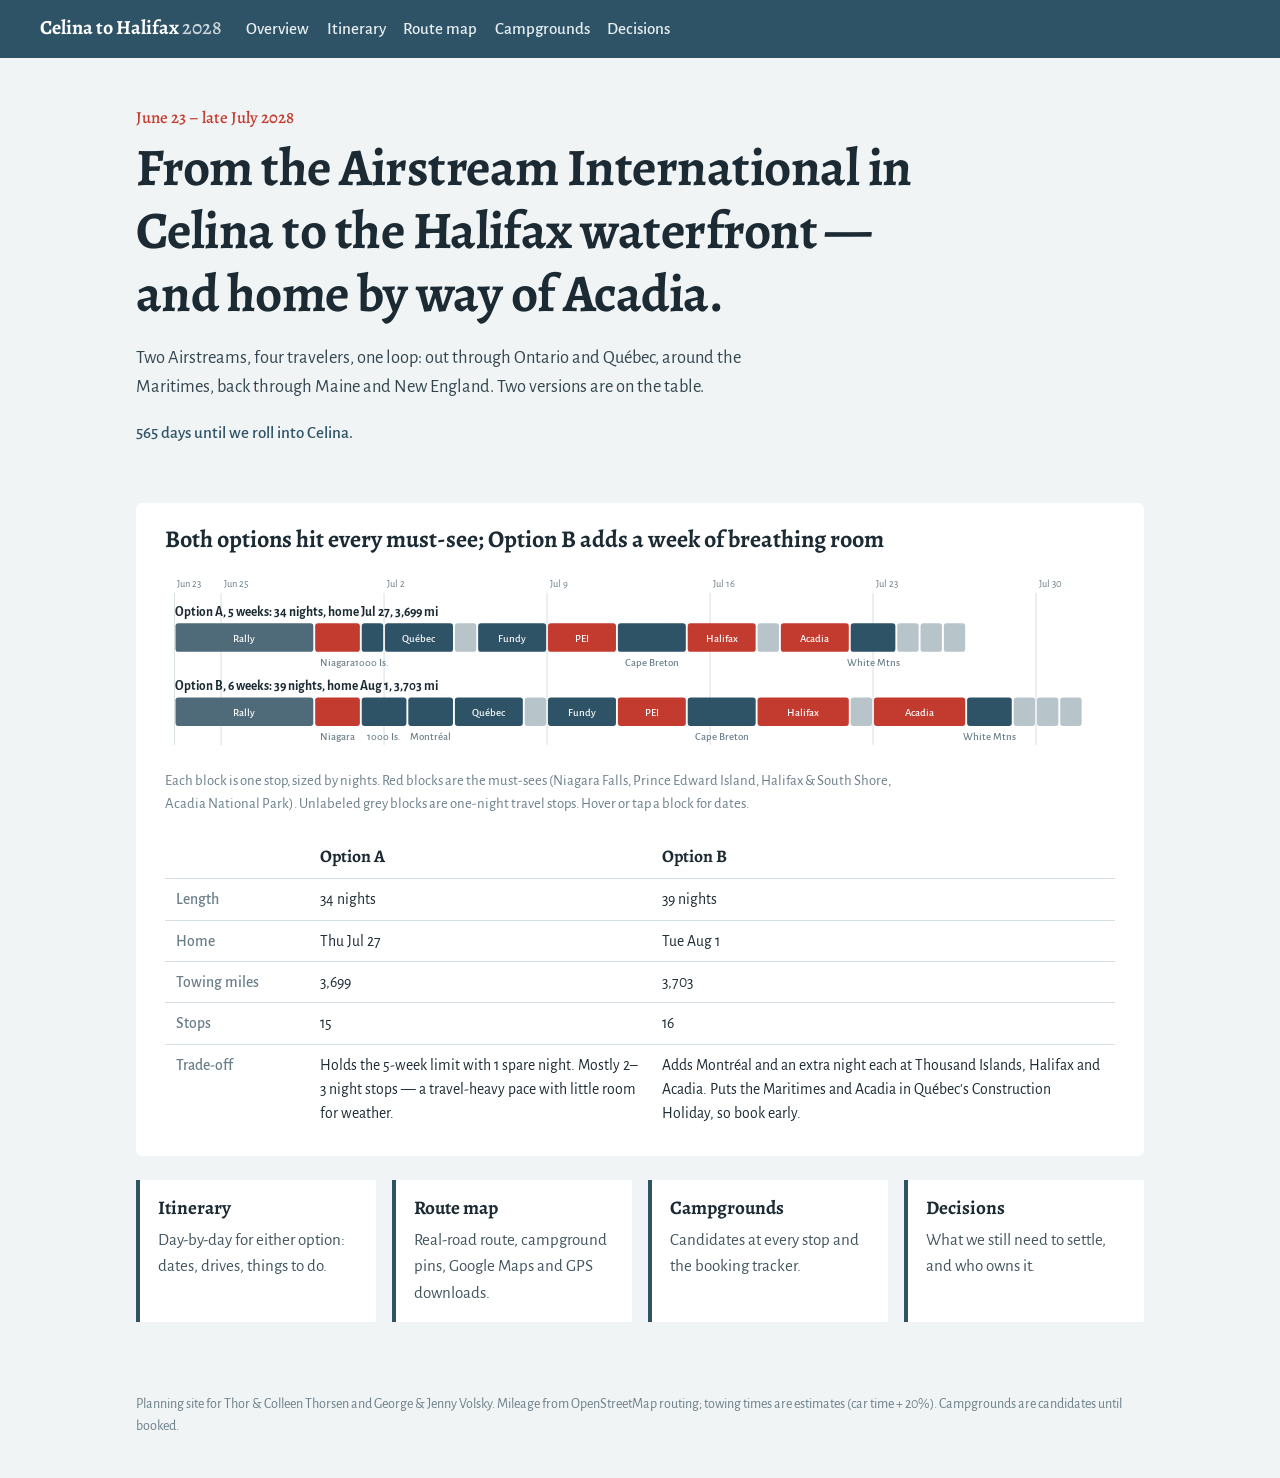
==== index.html @ e62f5368 "Initial build: Celina to Halifax 2028 caravan site, options A and B" ====
<!doctype html>
<html lang="en"><head><meta charset="utf-8">
<meta name="viewport" content="width=device-width, initial-scale=1, viewport-fit=cover">
<meta name="robots" content="noindex, nofollow">
<title>Overview — Celina to Halifax 2028</title>
<link rel="preconnect" href="https://fonts.googleapis.com"><link rel="preconnect" href="https://fonts.gstatic.com" crossorigin>
<link href="https://fonts.googleapis.com/css2?family=Alegreya:wght@500;700&family=Alegreya+Sans:ital,wght@0,400;0,500;0,700;1,400&display=swap" rel="stylesheet">
<link rel="stylesheet" href="assets/css/site.css">
<link rel="icon" href="data:image/svg+xml,<svg xmlns=%22http://www.w3.org/2000/svg%22 viewBox=%220 0 100 100%22><text y=%22.9em%22 font-size=%2290%22>⚓</text></svg>">
</head><body>
<header class="top"><a class="brand" href="">Celina to Halifax <span>2028</span></a><nav><a href="">Overview</a><a href="itinerary/">Itinerary</a><a href="route-map/">Route map</a><a href="campgrounds/">Campgrounds</a><a href="decisions/">Decisions</a></nav></header>
<main>
<section class="hero">
  <p class="dates">June 23 – late July 2028</p>
  <h1>From the Airstream International in Celina to the Halifax waterfront — and home by way of Acadia.</h1>
  <p class="lede">Two Airstreams, four travelers, one loop: out through Ontario and Québec, around the Maritimes, back through Maine and New England. Two versions are on the table.</p>
  <p class="countdown" id="countdown"></p>
</section>
<section class="compare">
  <h2>Both options hit every must-see; Option B adds a week of breathing room</h2>
  <div class="scroll"><svg viewBox="0 0 1000 190" role="img" aria-label="Timeline of both trip options" class="timeline"><line x1="10.0" y1="22" x2="10.0" y2="182" class="tl-grid"/><text x="13.0" y="16" class="tl-date">Jun 23</text><line x1="59.0" y1="22" x2="59.0" y2="182" class="tl-grid"/><text x="62.0" y="16" class="tl-date">Jun 25</text><line x1="230.5" y1="22" x2="230.5" y2="182" class="tl-grid"/><text x="233.5" y="16" class="tl-date">Jul 2</text><line x1="402.0" y1="22" x2="402.0" y2="182" class="tl-grid"/><text x="405.0" y="16" class="tl-date">Jul 9</text><line x1="573.5" y1="22" x2="573.5" y2="182" class="tl-grid"/><text x="576.5" y="16" class="tl-date">Jul 16</text><line x1="745.0" y1="22" x2="745.0" y2="182" class="tl-grid"/><text x="748.0" y="16" class="tl-date">Jul 23</text><line x1="916.5" y1="22" x2="916.5" y2="182" class="tl-grid"/><text x="919.5" y="16" class="tl-date">Jul 30</text><text x="10" y="46" class="tl-row">Option A, 5 weeks: 34 nights, home Jul 27, 3,699 mi</text><rect x="11.0" y="54" width="145.0" height="30" rx="3" class="tl-rally"><title>ACI International Rally: Fri Jun 23 to Thu Jun 29, 6 nights</title></rect><text x="83.5" y="74" text-anchor="middle" class="tl-lab in-rally">Rally</text><rect x="158.0" y="54" width="47.0" height="30" rx="3" class="tl-must"><title>Niagara Falls: Thu Jun 29 to Sat Jul 1, 2 nights</title></rect><text x="181.5" y="99" text-anchor="middle" class="tl-lab out">Niagara</text><rect x="207.0" y="54" width="22.5" height="30" rx="3" class="tl-stop"><title>Thousand Islands: Sat Jul 1 to Sun Jul 2, 1 night</title></rect><text x="218.2" y="99" text-anchor="middle" class="tl-lab out">1000 Is.</text><rect x="231.5" y="54" width="71.5" height="30" rx="3" class="tl-stop"><title>Québec City: Sun Jul 2 to Wed Jul 5, 3 nights</title></rect><text x="267.2" y="74" text-anchor="middle" class="tl-lab in-stop">Québec</text><rect x="305.0" y="54" width="22.5" height="30" rx="3" class="tl-transit"><title>Edmundston (overnight): Wed Jul 5 to Thu Jul 6, 1 night</title></rect><rect x="329.5" y="54" width="71.5" height="30" rx="3" class="tl-stop"><title>Fundy National Park: Thu Jul 6 to Sun Jul 9, 3 nights</title></rect><text x="365.2" y="74" text-anchor="middle" class="tl-lab in-stop">Fundy</text><rect x="403.0" y="54" width="71.5" height="30" rx="3" class="tl-must"><title>Prince Edward Island: Sun Jul 9 to Wed Jul 12, 3 nights</title></rect><text x="438.8" y="74" text-anchor="middle" class="tl-lab in-must">PEI</text><rect x="476.5" y="54" width="71.5" height="30" rx="3" class="tl-stop"><title>Cape Breton: Wed Jul 12 to Sat Jul 15, 3 nights</title></rect><text x="512.2" y="99" text-anchor="middle" class="tl-lab out">Cape Breton</text><rect x="550.0" y="54" width="71.5" height="30" rx="3" class="tl-must"><title>Halifax &amp; South Shore: Sat Jul 15 to Tue Jul 18, 3 nights</title></rect><text x="585.8" y="74" text-anchor="middle" class="tl-lab in-must">Halifax</text><rect x="623.5" y="54" width="22.5" height="30" rx="3" class="tl-transit"><title>Saint John (overnight): Tue Jul 18 to Wed Jul 19, 1 night</title></rect><rect x="648.0" y="54" width="71.5" height="30" rx="3" class="tl-must"><title>Acadia National Park: Wed Jul 19 to Sat Jul 22, 3 nights</title></rect><text x="683.8" y="74" text-anchor="middle" class="tl-lab in-must">Acadia</text><rect x="721.5" y="54" width="47.0" height="30" rx="3" class="tl-stop"><title>White Mountains: Sat Jul 22 to Mon Jul 24, 2 nights</title></rect><text x="745.0" y="99" text-anchor="middle" class="tl-lab out">White Mtns</text><rect x="770.5" y="54" width="22.5" height="30" rx="3" class="tl-transit"><title>Lake George (overnight): Mon Jul 24 to Tue Jul 25, 1 night</title></rect><rect x="795.0" y="54" width="22.5" height="30" rx="3" class="tl-transit"><title>Finger Lakes (overnight): Tue Jul 25 to Wed Jul 26, 1 night</title></rect><rect x="819.5" y="54" width="22.5" height="30" rx="3" class="tl-transit"><title>Erie (overnight): Wed Jul 26 to Thu Jul 27, 1 night</title></rect><text x="10" y="124" class="tl-row">Option B, 6 weeks: 39 nights, home Aug 1, 3,703 mi</text><rect x="11.0" y="132" width="145.0" height="30" rx="3" class="tl-rally"><title>ACI International Rally: Fri Jun 23 to Thu Jun 29, 6 nights</title></rect><text x="83.5" y="152" text-anchor="middle" class="tl-lab in-rally">Rally</text><rect x="158.0" y="132" width="47.0" height="30" rx="3" class="tl-must"><title>Niagara Falls: Thu Jun 29 to Sat Jul 1, 2 nights</title></rect><text x="181.5" y="177" text-anchor="middle" class="tl-lab out">Niagara</text><rect x="207.0" y="132" width="47.0" height="30" rx="3" class="tl-stop"><title>Thousand Islands: Sat Jul 1 to Mon Jul 3, 2 nights</title></rect><text x="230.5" y="177" text-anchor="middle" class="tl-lab out">1000 Is.</text><rect x="256.0" y="132" width="47.0" height="30" rx="3" class="tl-stop"><title>Montréal: Mon Jul 3 to Wed Jul 5, 2 nights</title></rect><text x="279.5" y="177" text-anchor="middle" class="tl-lab out">Montréal</text><rect x="305.0" y="132" width="71.5" height="30" rx="3" class="tl-stop"><title>Québec City: Wed Jul 5 to Sat Jul 8, 3 nights</title></rect><text x="340.8" y="152" text-anchor="middle" class="tl-lab in-stop">Québec</text><rect x="378.5" y="132" width="22.5" height="30" rx="3" class="tl-transit"><title>Edmundston (overnight): Sat Jul 8 to Sun Jul 9, 1 night</title></rect><rect x="403.0" y="132" width="71.5" height="30" rx="3" class="tl-stop"><title>Fundy National Park: Sun Jul 9 to Wed Jul 12, 3 nights</title></rect><text x="438.8" y="152" text-anchor="middle" class="tl-lab in-stop">Fundy</text><rect x="476.5" y="132" width="71.5" height="30" rx="3" class="tl-must"><title>Prince Edward Island: Wed Jul 12 to Sat Jul 15, 3 nights</title></rect><text x="512.2" y="152" text-anchor="middle" class="tl-lab in-must">PEI</text><rect x="550.0" y="132" width="71.5" height="30" rx="3" class="tl-stop"><title>Cape Breton: Sat Jul 15 to Tue Jul 18, 3 nights</title></rect><text x="585.8" y="177" text-anchor="middle" class="tl-lab out">Cape Breton</text><rect x="623.5" y="132" width="96.0" height="30" rx="3" class="tl-must"><title>Halifax &amp; South Shore: Tue Jul 18 to Sat Jul 22, 4 nights</title></rect><text x="671.5" y="152" text-anchor="middle" class="tl-lab in-must">Halifax</text><rect x="721.5" y="132" width="22.5" height="30" rx="3" class="tl-transit"><title>Saint John (overnight): Sat Jul 22 to Sun Jul 23, 1 night</title></rect><rect x="746.0" y="132" width="96.0" height="30" rx="3" class="tl-must"><title>Acadia National Park: Sun Jul 23 to Thu Jul 27, 4 nights</title></rect><text x="794.0" y="152" text-anchor="middle" class="tl-lab in-must">Acadia</text><rect x="844.0" y="132" width="47.0" height="30" rx="3" class="tl-stop"><title>White Mountains: Thu Jul 27 to Sat Jul 29, 2 nights</title></rect><text x="867.5" y="177" text-anchor="middle" class="tl-lab out">White Mtns</text><rect x="893.0" y="132" width="22.5" height="30" rx="3" class="tl-transit"><title>Lake George (overnight): Sat Jul 29 to Sun Jul 30, 1 night</title></rect><rect x="917.5" y="132" width="22.5" height="30" rx="3" class="tl-transit"><title>Finger Lakes (overnight): Sun Jul 30 to Mon Jul 31, 1 night</title></rect><rect x="942.0" y="132" width="22.5" height="30" rx="3" class="tl-transit"><title>Erie (overnight): Mon Jul 31 to Tue Aug 1, 1 night</title></rect></svg></div>
  <p class="caption">Each block is one stop, sized by nights. Red blocks are the must-sees (Niagara Falls, Prince Edward Island, Halifax &amp; South Shore, Acadia National Park). Unlabeled grey blocks are one-night travel stops. Hover or tap a block for dates.</p>
  <table class="facts">
    <thead><tr><th></th><th>Option A</th><th>Option B</th></tr></thead>
    <tbody>
      <tr><th>Length</th><td>34 nights</td><td>39 nights</td></tr>
      <tr><th>Home</th><td>Thu Jul 27</td><td>Tue Aug 1</td></tr>
      <tr><th>Towing miles</th><td>3,699</td><td>3,703</td></tr>
      <tr><th>Stops</th><td>15</td><td>16</td></tr>
      <tr><th>Trade-off</th><td>Holds the 5-week limit with 1 spare night. Mostly 2–3 night stops — a travel-heavy pace with little room for weather.</td><td>Adds Montréal and an extra night each at Thousand Islands, Halifax and Acadia. Puts the Maritimes and Acadia in Québec&#x27;s Construction Holiday, so book early.</td></tr>
    </tbody>
  </table>
</section>
<section class="pages">
  <a href="itinerary/"><h3>Itinerary</h3><p>Day-by-day for either option: dates, drives, things to do.</p></a>
  <a href="route-map/"><h3>Route map</h3><p>Real-road route, campground pins, Google Maps and GPS downloads.</p></a>
  <a href="campgrounds/"><h3>Campgrounds</h3><p>Candidates at every stop and the booking tracker.</p></a>
  <a href="decisions/"><h3>Decisions</h3><p>What we still need to settle, and who owns it.</p></a>
</section></main>
<footer>Planning site for Thor &amp; Colleen Thorsen and George &amp; Jenny Volsky. Mileage from OpenStreetMap routing; towing times are estimates (car time + 20%). Campgrounds are candidates until booked.</footer>
<script>
(function(){var s=new Date("2028-06-23T12:00:00"),n=new Date(),d=Math.round((s-n)/864e5),el=document.getElementById("countdown");
if(d>0)el.textContent=d+" days until we roll into Celina.";else if(d>-40)el.textContent="Day "+(1-d)+" of the trip.";else el.textContent="Trip complete.";})();
</script></body></html>
---- assets/css/site.css ----
/* Celina to Halifax 2028 — Atlantic palette: slate harbor, sea fog, buoy red (one emphasis colour) */
:root {
  --ink: #1B2A33;
  --harbor: #2E5266;
  --fog: #F1F4F5;
  --surf: #D5DEE2;
  --slate: #6B7F8A;
  --buoy: #C23B2E;
  --paper: #FFFFFF;
  --serif: "Alegreya", Georgia, "Times New Roman", serif;
  --sans: "Alegreya Sans", "Gill Sans", "Segoe UI", system-ui, sans-serif;
}
:root { box-sizing: border-box; padding-top: env(safe-area-inset-top, 0px); padding-bottom: env(safe-area-inset-bottom, 0px); }
*, *::before, *::after { box-sizing: inherit; }
html { scroll-padding-top: env(safe-area-inset-top, 0px); }
body { margin: 0; background: var(--fog); color: var(--ink); font: 400 1.0625rem/1.55 var(--sans); }
a { color: var(--harbor); }
a:focus-visible, button:focus-visible { outline: 3px solid var(--buoy); outline-offset: 2px; }

.top { display: flex; flex-wrap: wrap; align-items: baseline; gap: .5rem 1.5rem; padding: 1rem clamp(1rem, 4vw, 2.5rem);
  background: var(--harbor); color: #fff; }
.brand { font: 700 1.25rem/1.2 var(--serif); color: #fff; text-decoration: none; }
.brand span { font-weight: 500; opacity: .75; }
.top nav { display: flex; flex-wrap: wrap; gap: .25rem 1.1rem; }
.top nav a { color: #E6EEF1; text-decoration: none; font-weight: 500; }
.top nav a:hover { color: #fff; text-decoration: underline; }

main { max-width: 68rem; margin: 0 auto; padding: 1.5rem clamp(1rem, 4vw, 2.5rem) 3rem; }
h1, h2, h3 { font-family: var(--serif); line-height: 1.2; margin: 0 0 .5rem; }
h1 { font-size: clamp(1.9rem, 4.2vw, 2.9rem); font-weight: 700; }
h2 { font-size: 1.5rem; font-weight: 700; }
h3 { font-size: 1.2rem; font-weight: 700; }
.lede { font-size: 1.15rem; max-width: 42rem; color: #33464F; }
.caption { font-size: .92rem; color: var(--slate); max-width: 46rem; }

/* hero */
.hero { padding: 1.5rem 0 1rem; max-width: 50rem; }
.hero h1 { font-size: clamp(2rem, 4.6vw, 3.3rem); letter-spacing: -.01em; }
.hero .dates { font: 500 1.05rem var(--serif); color: var(--buoy); margin: 0 0 .4rem; }
.countdown { font-weight: 500; color: var(--harbor); }

/* signature timeline */
.compare { margin-top: 1.5rem; background: var(--paper); border-radius: 6px; padding: 1.4rem clamp(1rem, 3vw, 1.8rem); }
.scroll { overflow-x: auto; -webkit-overflow-scrolling: touch; }
.timeline { width: 100%; min-width: 760px; height: auto; display: block; margin: .6rem 0 .2rem; font-family: var(--sans); }
.tl-grid { stroke: var(--surf); stroke-width: 1; }
.tl-date { font-size: 11px; fill: var(--slate); }
.tl-row { font-size: 14px; font-weight: 700; fill: var(--ink); }
.tl-stop { fill: var(--harbor); }
.tl-rally { fill: #4F6B79; }
.tl-transit { fill: #B7C4CA; }
.tl-must { fill: var(--buoy); }
.tl-lab { font-size: 11.5px; font-weight: 500; }
.tl-lab.in-stop, .tl-lab.in-rally, .tl-lab.in-must { fill: #fff; }
.tl-lab.out { fill: var(--slate); }

table { border-collapse: collapse; width: 100%; }
.facts { margin-top: 1.2rem; font-size: .98rem; }
.facts th, .facts td { text-align: left; vertical-align: top; padding: .5rem .7rem; border-top: 1px solid var(--surf); }
.facts thead th { font-family: var(--serif); font-size: 1.1rem; border-top: 0; }
.facts tbody th { color: var(--slate); font-weight: 500; width: 9rem; }

.pages { display: grid; grid-template-columns: repeat(auto-fit, minmax(14rem, 1fr)); gap: 1rem; margin-top: 1.5rem; }
.pages a { display: block; padding: 1rem 1.1rem; border-left: 4px solid var(--harbor); background: var(--paper); text-decoration: none; color: var(--ink); }
.pages a:hover { border-left-color: var(--buoy); }
.pages p { margin: 0; color: #43565F; }

/* option switch */
.tabs { display: inline-flex; border: 1px solid var(--harbor); border-radius: 6px; overflow: hidden; margin: .5rem 0 1rem; }
.tabs button { font: 500 1rem var(--sans); padding: .5rem 1rem; border: 0; background: var(--paper); color: var(--harbor); cursor: pointer; }
.tabs button[aria-selected="true"] { background: var(--harbor); color: #fff; }

/* itinerary */
.stops { list-style: none; padding: 0; margin: 0; }
.stop { display: grid; grid-template-columns: 8.5rem 1fr; gap: 1.2rem; padding: 1.1rem 0; border-top: 1px solid var(--surf); }
.stop .when { display: flex; flex-direction: column; gap: .1rem; }
.stop .when .n { font: 700 1.6rem/1 var(--serif); color: var(--harbor); }
.stop.must .when .n { color: var(--buoy); }
.stop .when span:last-child { color: var(--slate); font-size: .92rem; }
.stop h3 small { font: 400 .95rem var(--sans); color: var(--slate); margin-left: .35rem; }
.stop .drive { margin: .1rem 0 .5rem; color: var(--slate); font-size: .95rem; }
.stop ul { margin: .3rem 0 .5rem; padding-left: 1.2rem; }
.stop .camp { margin: 0; font-size: .95rem; }
.stop.k-transit h3 { font-size: 1.05rem; color: #43565F; }
@media (max-width: 560px) { .stop { grid-template-columns: 1fr; gap: .3rem; } .stop .when { flex-direction: row; align-items: baseline; gap: .6rem; } }

/* map */
#map { height: min(70vh, 640px); border-radius: 6px; background: var(--surf); }
.downloads a { margin-right: .8rem; font-weight: 500; }

/* campgrounds */
.camps { background: var(--paper); font-size: .95rem; min-width: 760px; }
.camps th, .camps td { text-align: left; vertical-align: top; padding: .55rem .7rem; }
.camps thead th { font-family: var(--serif); border-bottom: 2px solid var(--harbor); }
.camps tr.grp th, .camps tr.grp td { border-top: 1px solid var(--surf); }
.camps tbody th small { display: block; font-weight: 400; color: var(--slate); }
.camps .todo { color: var(--slate); font-style: italic; }

/* decisions */
.decisions { list-style: none; padding: 0; max-width: 46rem; }
.decisions li { padding: .9rem 0 .9rem 1rem; border-left: 4px solid var(--buoy); margin-bottom: .8rem; background: var(--paper); padding-right: 1rem; }
.decisions li.noted { border-left-color: var(--surf); }
.decisions .who { margin: 0 0 .3rem; color: var(--slate); font-size: .92rem; }
.decisions p { margin: .2rem 0; }

footer { max-width: 68rem; margin: 0 auto; padding: 1.5rem clamp(1rem, 4vw, 2.5rem) 2.5rem; font-size: .88rem; color: var(--slate); }

@media (prefers-reduced-motion: reduce) { * { transition: none !important; animation: none !important; } }
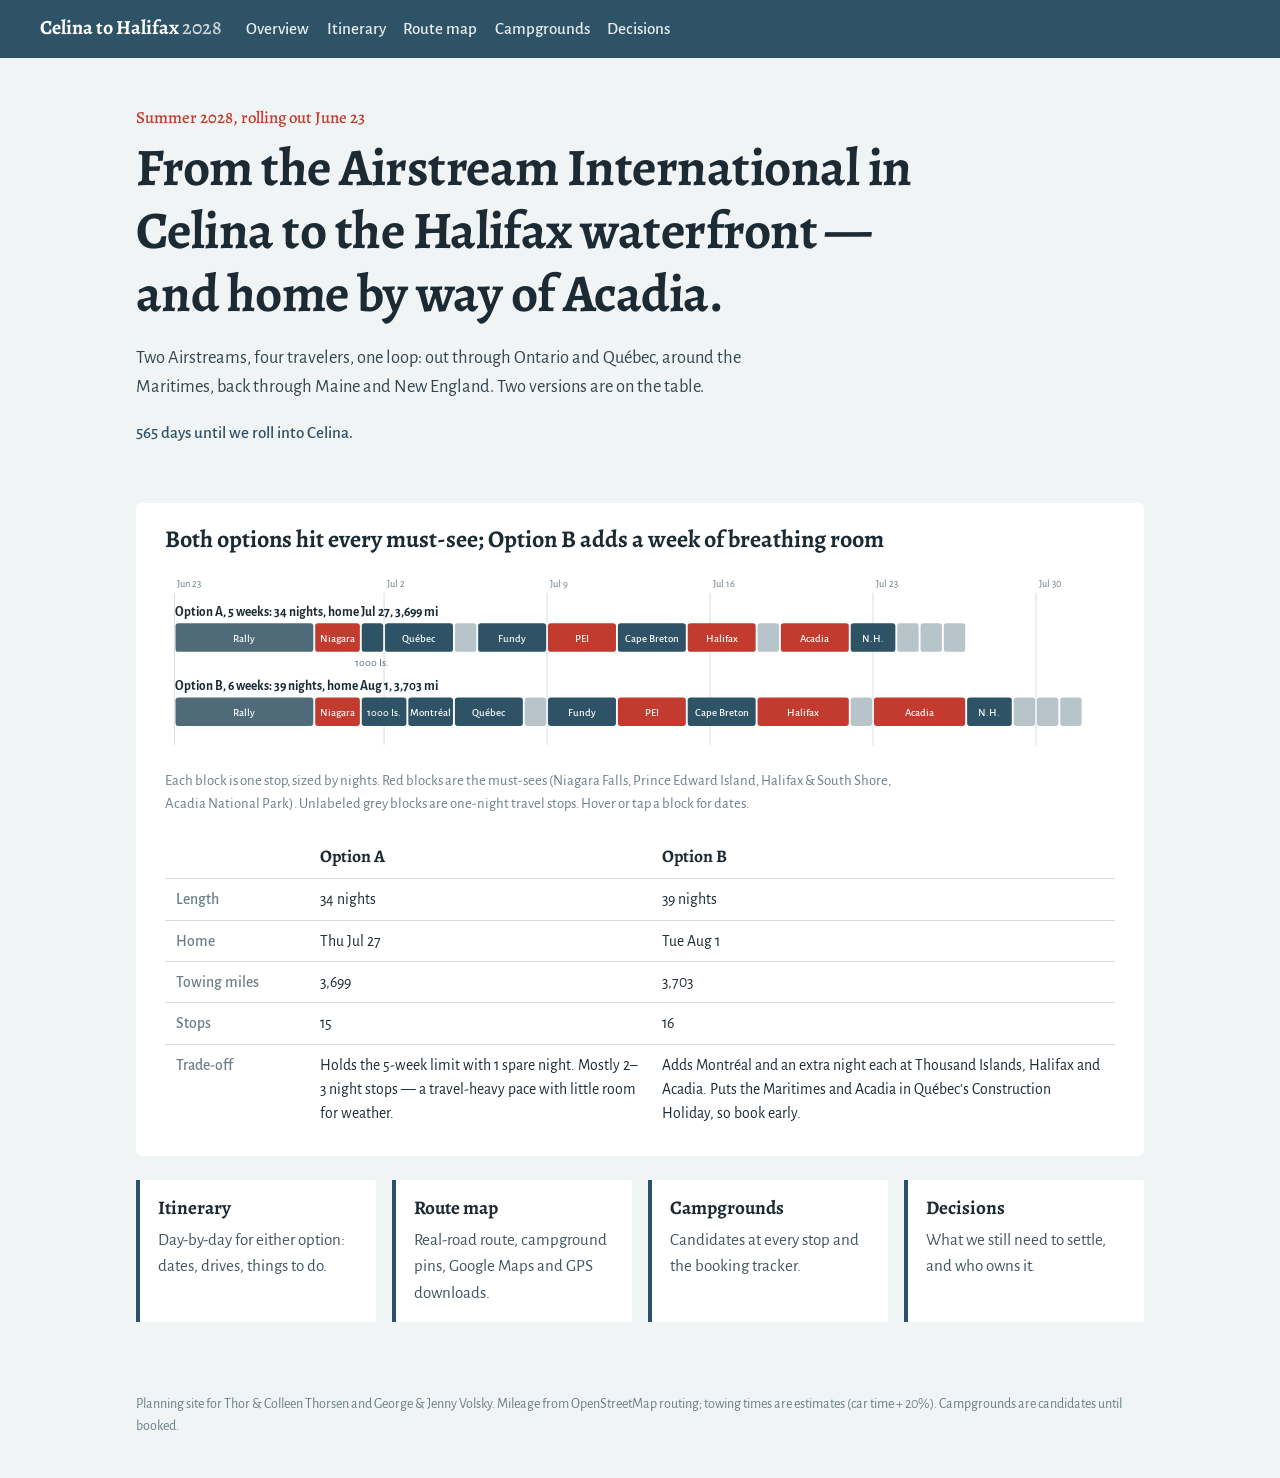
==== commit 44eb4a28: "Map tiles to OSM; timeline labels; long-drive decision" ====
--- a/index.html
+++ b/index.html
@@ -11,14 +11,14 @@
 <header class="top"><a class="brand" href="">Celina to Halifax <span>2028</span></a><nav><a href="">Overview</a><a href="itinerary/">Itinerary</a><a href="route-map/">Route map</a><a href="campgrounds/">Campgrounds</a><a href="decisions/">Decisions</a></nav></header>
 <main>
 <section class="hero">
-  <p class="dates">June 23 – late July 2028</p>
+  <p class="dates">Summer 2028, rolling out June 23</p>
   <h1>From the Airstream International in Celina to the Halifax waterfront — and home by way of Acadia.</h1>
   <p class="lede">Two Airstreams, four travelers, one loop: out through Ontario and Québec, around the Maritimes, back through Maine and New England. Two versions are on the table.</p>
   <p class="countdown" id="countdown"></p>
 </section>
 <section class="compare">
   <h2>Both options hit every must-see; Option B adds a week of breathing room</h2>
-  <div class="scroll"><svg viewBox="0 0 1000 190" role="img" aria-label="Timeline of both trip options" class="timeline"><line x1="10.0" y1="22" x2="10.0" y2="182" class="tl-grid"/><text x="13.0" y="16" class="tl-date">Jun 23</text><line x1="59.0" y1="22" x2="59.0" y2="182" class="tl-grid"/><text x="62.0" y="16" class="tl-date">Jun 25</text><line x1="230.5" y1="22" x2="230.5" y2="182" class="tl-grid"/><text x="233.5" y="16" class="tl-date">Jul 2</text><line x1="402.0" y1="22" x2="402.0" y2="182" class="tl-grid"/><text x="405.0" y="16" class="tl-date">Jul 9</text><line x1="573.5" y1="22" x2="573.5" y2="182" class="tl-grid"/><text x="576.5" y="16" class="tl-date">Jul 16</text><line x1="745.0" y1="22" x2="745.0" y2="182" class="tl-grid"/><text x="748.0" y="16" class="tl-date">Jul 23</text><line x1="916.5" y1="22" x2="916.5" y2="182" class="tl-grid"/><text x="919.5" y="16" class="tl-date">Jul 30</text><text x="10" y="46" class="tl-row">Option A, 5 weeks: 34 nights, home Jul 27, 3,699 mi</text><rect x="11.0" y="54" width="145.0" height="30" rx="3" class="tl-rally"><title>ACI International Rally: Fri Jun 23 to Thu Jun 29, 6 nights</title></rect><text x="83.5" y="74" text-anchor="middle" class="tl-lab in-rally">Rally</text><rect x="158.0" y="54" width="47.0" height="30" rx="3" class="tl-must"><title>Niagara Falls: Thu Jun 29 to Sat Jul 1, 2 nights</title></rect><text x="181.5" y="99" text-anchor="middle" class="tl-lab out">Niagara</text><rect x="207.0" y="54" width="22.5" height="30" rx="3" class="tl-stop"><title>Thousand Islands: Sat Jul 1 to Sun Jul 2, 1 night</title></rect><text x="218.2" y="99" text-anchor="middle" class="tl-lab out">1000 Is.</text><rect x="231.5" y="54" width="71.5" height="30" rx="3" class="tl-stop"><title>Québec City: Sun Jul 2 to Wed Jul 5, 3 nights</title></rect><text x="267.2" y="74" text-anchor="middle" class="tl-lab in-stop">Québec</text><rect x="305.0" y="54" width="22.5" height="30" rx="3" class="tl-transit"><title>Edmundston (overnight): Wed Jul 5 to Thu Jul 6, 1 night</title></rect><rect x="329.5" y="54" width="71.5" height="30" rx="3" class="tl-stop"><title>Fundy National Park: Thu Jul 6 to Sun Jul 9, 3 nights</title></rect><text x="365.2" y="74" text-anchor="middle" class="tl-lab in-stop">Fundy</text><rect x="403.0" y="54" width="71.5" height="30" rx="3" class="tl-must"><title>Prince Edward Island: Sun Jul 9 to Wed Jul 12, 3 nights</title></rect><text x="438.8" y="74" text-anchor="middle" class="tl-lab in-must">PEI</text><rect x="476.5" y="54" width="71.5" height="30" rx="3" class="tl-stop"><title>Cape Breton: Wed Jul 12 to Sat Jul 15, 3 nights</title></rect><text x="512.2" y="99" text-anchor="middle" class="tl-lab out">Cape Breton</text><rect x="550.0" y="54" width="71.5" height="30" rx="3" class="tl-must"><title>Halifax &amp; South Shore: Sat Jul 15 to Tue Jul 18, 3 nights</title></rect><text x="585.8" y="74" text-anchor="middle" class="tl-lab in-must">Halifax</text><rect x="623.5" y="54" width="22.5" height="30" rx="3" class="tl-transit"><title>Saint John (overnight): Tue Jul 18 to Wed Jul 19, 1 night</title></rect><rect x="648.0" y="54" width="71.5" height="30" rx="3" class="tl-must"><title>Acadia National Park: Wed Jul 19 to Sat Jul 22, 3 nights</title></rect><text x="683.8" y="74" text-anchor="middle" class="tl-lab in-must">Acadia</text><rect x="721.5" y="54" width="47.0" height="30" rx="3" class="tl-stop"><title>White Mountains: Sat Jul 22 to Mon Jul 24, 2 nights</title></rect><text x="745.0" y="99" text-anchor="middle" class="tl-lab out">White Mtns</text><rect x="770.5" y="54" width="22.5" height="30" rx="3" class="tl-transit"><title>Lake George (overnight): Mon Jul 24 to Tue Jul 25, 1 night</title></rect><rect x="795.0" y="54" width="22.5" height="30" rx="3" class="tl-transit"><title>Finger Lakes (overnight): Tue Jul 25 to Wed Jul 26, 1 night</title></rect><rect x="819.5" y="54" width="22.5" height="30" rx="3" class="tl-transit"><title>Erie (overnight): Wed Jul 26 to Thu Jul 27, 1 night</title></rect><text x="10" y="124" class="tl-row">Option B, 6 weeks: 39 nights, home Aug 1, 3,703 mi</text><rect x="11.0" y="132" width="145.0" height="30" rx="3" class="tl-rally"><title>ACI International Rally: Fri Jun 23 to Thu Jun 29, 6 nights</title></rect><text x="83.5" y="152" text-anchor="middle" class="tl-lab in-rally">Rally</text><rect x="158.0" y="132" width="47.0" height="30" rx="3" class="tl-must"><title>Niagara Falls: Thu Jun 29 to Sat Jul 1, 2 nights</title></rect><text x="181.5" y="177" text-anchor="middle" class="tl-lab out">Niagara</text><rect x="207.0" y="132" width="47.0" height="30" rx="3" class="tl-stop"><title>Thousand Islands: Sat Jul 1 to Mon Jul 3, 2 nights</title></rect><text x="230.5" y="177" text-anchor="middle" class="tl-lab out">1000 Is.</text><rect x="256.0" y="132" width="47.0" height="30" rx="3" class="tl-stop"><title>Montréal: Mon Jul 3 to Wed Jul 5, 2 nights</title></rect><text x="279.5" y="177" text-anchor="middle" class="tl-lab out">Montréal</text><rect x="305.0" y="132" width="71.5" height="30" rx="3" class="tl-stop"><title>Québec City: Wed Jul 5 to Sat Jul 8, 3 nights</title></rect><text x="340.8" y="152" text-anchor="middle" class="tl-lab in-stop">Québec</text><rect x="378.5" y="132" width="22.5" height="30" rx="3" class="tl-transit"><title>Edmundston (overnight): Sat Jul 8 to Sun Jul 9, 1 night</title></rect><rect x="403.0" y="132" width="71.5" height="30" rx="3" class="tl-stop"><title>Fundy National Park: Sun Jul 9 to Wed Jul 12, 3 nights</title></rect><text x="438.8" y="152" text-anchor="middle" class="tl-lab in-stop">Fundy</text><rect x="476.5" y="132" width="71.5" height="30" rx="3" class="tl-must"><title>Prince Edward Island: Wed Jul 12 to Sat Jul 15, 3 nights</title></rect><text x="512.2" y="152" text-anchor="middle" class="tl-lab in-must">PEI</text><rect x="550.0" y="132" width="71.5" height="30" rx="3" class="tl-stop"><title>Cape Breton: Sat Jul 15 to Tue Jul 18, 3 nights</title></rect><text x="585.8" y="177" text-anchor="middle" class="tl-lab out">Cape Breton</text><rect x="623.5" y="132" width="96.0" height="30" rx="3" class="tl-must"><title>Halifax &amp; South Shore: Tue Jul 18 to Sat Jul 22, 4 nights</title></rect><text x="671.5" y="152" text-anchor="middle" class="tl-lab in-must">Halifax</text><rect x="721.5" y="132" width="22.5" height="30" rx="3" class="tl-transit"><title>Saint John (overnight): Sat Jul 22 to Sun Jul 23, 1 night</title></rect><rect x="746.0" y="132" width="96.0" height="30" rx="3" class="tl-must"><title>Acadia National Park: Sun Jul 23 to Thu Jul 27, 4 nights</title></rect><text x="794.0" y="152" text-anchor="middle" class="tl-lab in-must">Acadia</text><rect x="844.0" y="132" width="47.0" height="30" rx="3" class="tl-stop"><title>White Mountains: Thu Jul 27 to Sat Jul 29, 2 nights</title></rect><text x="867.5" y="177" text-anchor="middle" class="tl-lab out">White Mtns</text><rect x="893.0" y="132" width="22.5" height="30" rx="3" class="tl-transit"><title>Lake George (overnight): Sat Jul 29 to Sun Jul 30, 1 night</title></rect><rect x="917.5" y="132" width="22.5" height="30" rx="3" class="tl-transit"><title>Finger Lakes (overnight): Sun Jul 30 to Mon Jul 31, 1 night</title></rect><rect x="942.0" y="132" width="22.5" height="30" rx="3" class="tl-transit"><title>Erie (overnight): Mon Jul 31 to Tue Aug 1, 1 night</title></rect></svg></div>
+  <div class="scroll"><svg viewBox="0 0 1000 190" role="img" aria-label="Timeline of both trip options" class="timeline"><line x1="10.0" y1="22" x2="10.0" y2="182" class="tl-grid"/><text x="13.0" y="16" class="tl-date">Jun 23</text><line x1="230.5" y1="22" x2="230.5" y2="182" class="tl-grid"/><text x="233.5" y="16" class="tl-date">Jul 2</text><line x1="402.0" y1="22" x2="402.0" y2="182" class="tl-grid"/><text x="405.0" y="16" class="tl-date">Jul 9</text><line x1="573.5" y1="22" x2="573.5" y2="182" class="tl-grid"/><text x="576.5" y="16" class="tl-date">Jul 16</text><line x1="745.0" y1="22" x2="745.0" y2="182" class="tl-grid"/><text x="748.0" y="16" class="tl-date">Jul 23</text><line x1="916.5" y1="22" x2="916.5" y2="182" class="tl-grid"/><text x="919.5" y="16" class="tl-date">Jul 30</text><text x="10" y="46" class="tl-row">Option A, 5 weeks: 34 nights, home Jul 27, 3,699 mi</text><rect x="11.0" y="54" width="145.0" height="30" rx="3" class="tl-rally"><title>ACI International Rally: Fri Jun 23 to Thu Jun 29, 6 nights</title></rect><text x="83.5" y="74" text-anchor="middle" class="tl-lab in-rally">Rally</text><rect x="158.0" y="54" width="47.0" height="30" rx="3" class="tl-must"><title>Niagara Falls: Thu Jun 29 to Sat Jul 1, 2 nights</title></rect><text x="181.5" y="74" text-anchor="middle" class="tl-lab in-must">Niagara</text><rect x="207.0" y="54" width="22.5" height="30" rx="3" class="tl-stop"><title>Thousand Islands: Sat Jul 1 to Sun Jul 2, 1 night</title></rect><text x="218.2" y="99" text-anchor="middle" class="tl-lab out">1000 Is.</text><rect x="231.5" y="54" width="71.5" height="30" rx="3" class="tl-stop"><title>Québec City: Sun Jul 2 to Wed Jul 5, 3 nights</title></rect><text x="267.2" y="74" text-anchor="middle" class="tl-lab in-stop">Québec</text><rect x="305.0" y="54" width="22.5" height="30" rx="3" class="tl-transit"><title>Edmundston (overnight): Wed Jul 5 to Thu Jul 6, 1 night</title></rect><rect x="329.5" y="54" width="71.5" height="30" rx="3" class="tl-stop"><title>Fundy National Park: Thu Jul 6 to Sun Jul 9, 3 nights</title></rect><text x="365.2" y="74" text-anchor="middle" class="tl-lab in-stop">Fundy</text><rect x="403.0" y="54" width="71.5" height="30" rx="3" class="tl-must"><title>Prince Edward Island: Sun Jul 9 to Wed Jul 12, 3 nights</title></rect><text x="438.8" y="74" text-anchor="middle" class="tl-lab in-must">PEI</text><rect x="476.5" y="54" width="71.5" height="30" rx="3" class="tl-stop"><title>Cape Breton: Wed Jul 12 to Sat Jul 15, 3 nights</title></rect><text x="512.2" y="74" text-anchor="middle" class="tl-lab in-stop">Cape Breton</text><rect x="550.0" y="54" width="71.5" height="30" rx="3" class="tl-must"><title>Halifax &amp; South Shore: Sat Jul 15 to Tue Jul 18, 3 nights</title></rect><text x="585.8" y="74" text-anchor="middle" class="tl-lab in-must">Halifax</text><rect x="623.5" y="54" width="22.5" height="30" rx="3" class="tl-transit"><title>Saint John (overnight): Tue Jul 18 to Wed Jul 19, 1 night</title></rect><rect x="648.0" y="54" width="71.5" height="30" rx="3" class="tl-must"><title>Acadia National Park: Wed Jul 19 to Sat Jul 22, 3 nights</title></rect><text x="683.8" y="74" text-anchor="middle" class="tl-lab in-must">Acadia</text><rect x="721.5" y="54" width="47.0" height="30" rx="3" class="tl-stop"><title>White Mountains: Sat Jul 22 to Mon Jul 24, 2 nights</title></rect><text x="745.0" y="74" text-anchor="middle" class="tl-lab in-stop">N.H.</text><rect x="770.5" y="54" width="22.5" height="30" rx="3" class="tl-transit"><title>Lake George (overnight): Mon Jul 24 to Tue Jul 25, 1 night</title></rect><rect x="795.0" y="54" width="22.5" height="30" rx="3" class="tl-transit"><title>Finger Lakes (overnight): Tue Jul 25 to Wed Jul 26, 1 night</title></rect><rect x="819.5" y="54" width="22.5" height="30" rx="3" class="tl-transit"><title>Erie (overnight): Wed Jul 26 to Thu Jul 27, 1 night</title></rect><text x="10" y="124" class="tl-row">Option B, 6 weeks: 39 nights, home Aug 1, 3,703 mi</text><rect x="11.0" y="132" width="145.0" height="30" rx="3" class="tl-rally"><title>ACI International Rally: Fri Jun 23 to Thu Jun 29, 6 nights</title></rect><text x="83.5" y="152" text-anchor="middle" class="tl-lab in-rally">Rally</text><rect x="158.0" y="132" width="47.0" height="30" rx="3" class="tl-must"><title>Niagara Falls: Thu Jun 29 to Sat Jul 1, 2 nights</title></rect><text x="181.5" y="152" text-anchor="middle" class="tl-lab in-must">Niagara</text><rect x="207.0" y="132" width="47.0" height="30" rx="3" class="tl-stop"><title>Thousand Islands: Sat Jul 1 to Mon Jul 3, 2 nights</title></rect><text x="230.5" y="152" text-anchor="middle" class="tl-lab in-stop">1000 Is.</text><rect x="256.0" y="132" width="47.0" height="30" rx="3" class="tl-stop"><title>Montréal: Mon Jul 3 to Wed Jul 5, 2 nights</title></rect><text x="279.5" y="152" text-anchor="middle" class="tl-lab in-stop">Montréal</text><rect x="305.0" y="132" width="71.5" height="30" rx="3" class="tl-stop"><title>Québec City: Wed Jul 5 to Sat Jul 8, 3 nights</title></rect><text x="340.8" y="152" text-anchor="middle" class="tl-lab in-stop">Québec</text><rect x="378.5" y="132" width="22.5" height="30" rx="3" class="tl-transit"><title>Edmundston (overnight): Sat Jul 8 to Sun Jul 9, 1 night</title></rect><rect x="403.0" y="132" width="71.5" height="30" rx="3" class="tl-stop"><title>Fundy National Park: Sun Jul 9 to Wed Jul 12, 3 nights</title></rect><text x="438.8" y="152" text-anchor="middle" class="tl-lab in-stop">Fundy</text><rect x="476.5" y="132" width="71.5" height="30" rx="3" class="tl-must"><title>Prince Edward Island: Wed Jul 12 to Sat Jul 15, 3 nights</title></rect><text x="512.2" y="152" text-anchor="middle" class="tl-lab in-must">PEI</text><rect x="550.0" y="132" width="71.5" height="30" rx="3" class="tl-stop"><title>Cape Breton: Sat Jul 15 to Tue Jul 18, 3 nights</title></rect><text x="585.8" y="152" text-anchor="middle" class="tl-lab in-stop">Cape Breton</text><rect x="623.5" y="132" width="96.0" height="30" rx="3" class="tl-must"><title>Halifax &amp; South Shore: Tue Jul 18 to Sat Jul 22, 4 nights</title></rect><text x="671.5" y="152" text-anchor="middle" class="tl-lab in-must">Halifax</text><rect x="721.5" y="132" width="22.5" height="30" rx="3" class="tl-transit"><title>Saint John (overnight): Sat Jul 22 to Sun Jul 23, 1 night</title></rect><rect x="746.0" y="132" width="96.0" height="30" rx="3" class="tl-must"><title>Acadia National Park: Sun Jul 23 to Thu Jul 27, 4 nights</title></rect><text x="794.0" y="152" text-anchor="middle" class="tl-lab in-must">Acadia</text><rect x="844.0" y="132" width="47.0" height="30" rx="3" class="tl-stop"><title>White Mountains: Thu Jul 27 to Sat Jul 29, 2 nights</title></rect><text x="867.5" y="152" text-anchor="middle" class="tl-lab in-stop">N.H.</text><rect x="893.0" y="132" width="22.5" height="30" rx="3" class="tl-transit"><title>Lake George (overnight): Sat Jul 29 to Sun Jul 30, 1 night</title></rect><rect x="917.5" y="132" width="22.5" height="30" rx="3" class="tl-transit"><title>Finger Lakes (overnight): Sun Jul 30 to Mon Jul 31, 1 night</title></rect><rect x="942.0" y="132" width="22.5" height="30" rx="3" class="tl-transit"><title>Erie (overnight): Mon Jul 31 to Tue Aug 1, 1 night</title></rect></svg></div>
   <p class="caption">Each block is one stop, sized by nights. Red blocks are the must-sees (Niagara Falls, Prince Edward Island, Halifax &amp; South Shore, Acadia National Park). Unlabeled grey blocks are one-night travel stops. Hover or tap a block for dates.</p>
   <table class="facts">
     <thead><tr><th></th><th>Option A</th><th>Option B</th></tr></thead>
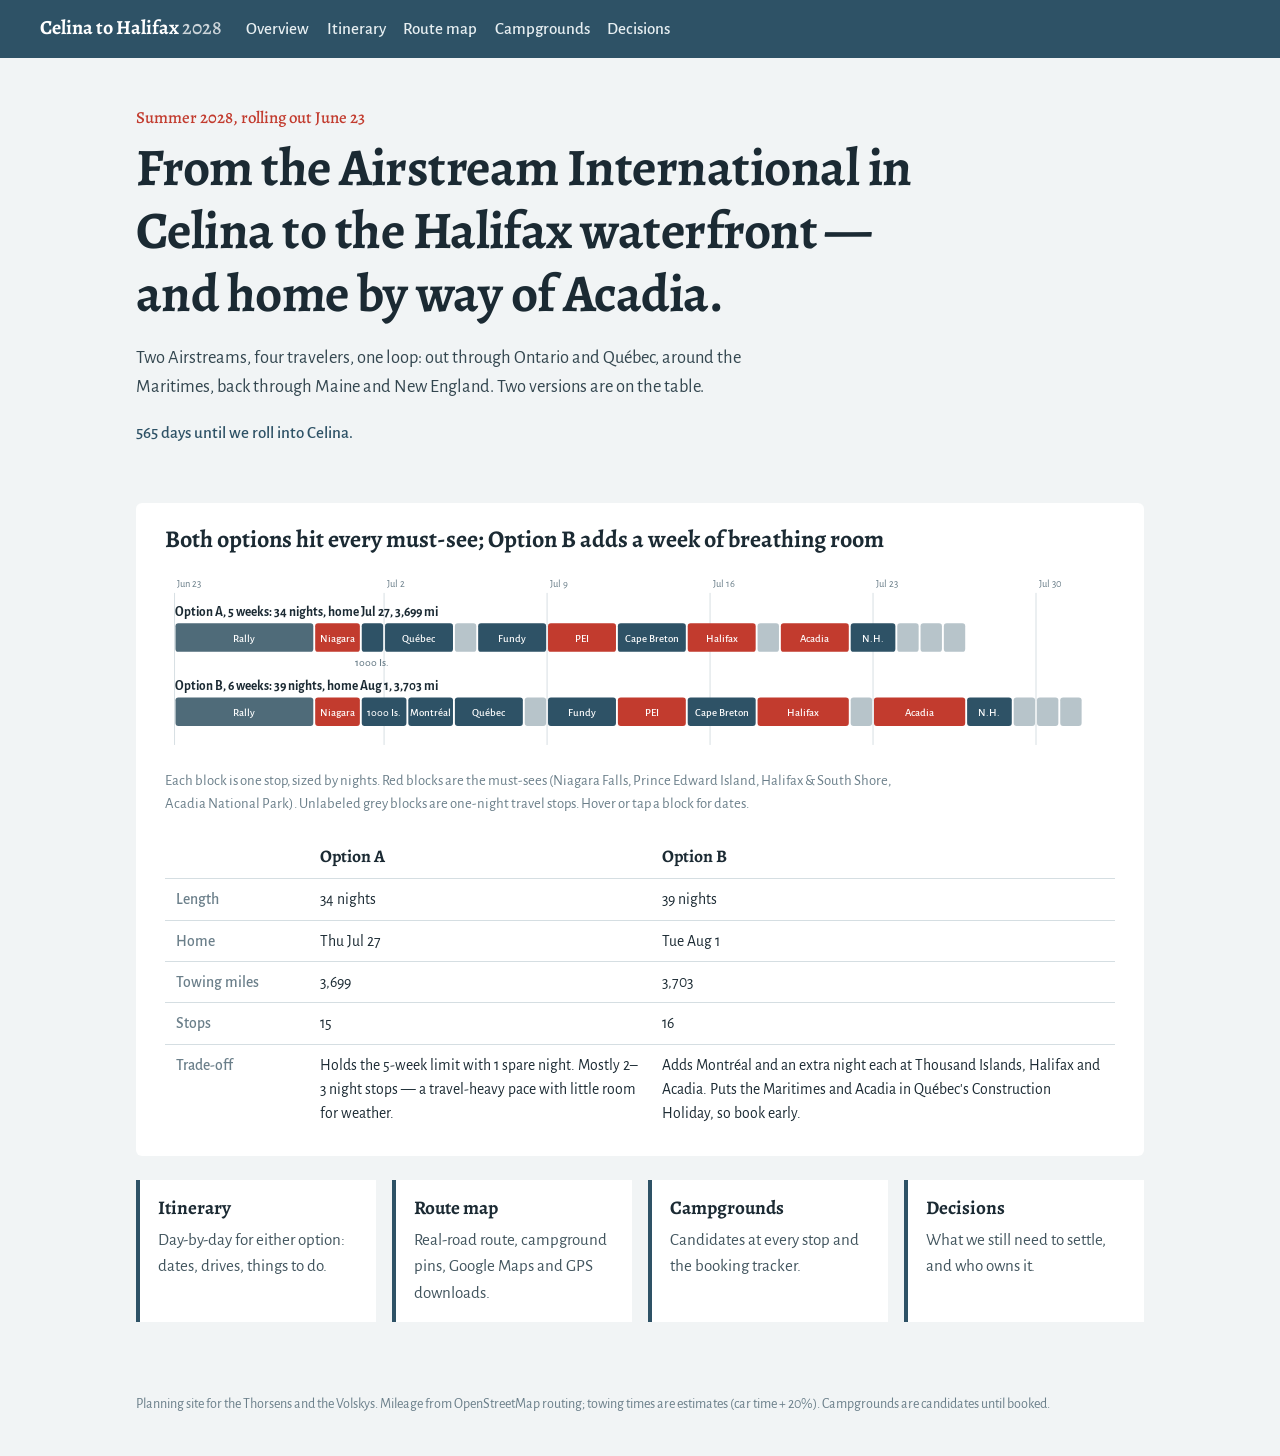
==== commit 5d218b18: "Use surnames only on the site" ====
--- a/index.html
+++ b/index.html
@@ -37,7 +37,7 @@
   <a href="campgrounds/"><h3>Campgrounds</h3><p>Candidates at every stop and the booking tracker.</p></a>
   <a href="decisions/"><h3>Decisions</h3><p>What we still need to settle, and who owns it.</p></a>
 </section></main>
-<footer>Planning site for Thor &amp; Colleen Thorsen and George &amp; Jenny Volsky. Mileage from OpenStreetMap routing; towing times are estimates (car time + 20%). Campgrounds are candidates until booked.</footer>
+<footer>Planning site for the Thorsens and the Volskys. Mileage from OpenStreetMap routing; towing times are estimates (car time + 20%). Campgrounds are candidates until booked.</footer>
 <script>
 (function(){var s=new Date("2028-06-23T12:00:00"),n=new Date(),d=Math.round((s-n)/864e5),el=document.getElementById("countdown");
 if(d>0)el.textContent=d+" days until we roll into Celina.";else if(d>-40)el.textContent="Day "+(1-d)+" of the trip.";else el.textContent="Trip complete.";})();
